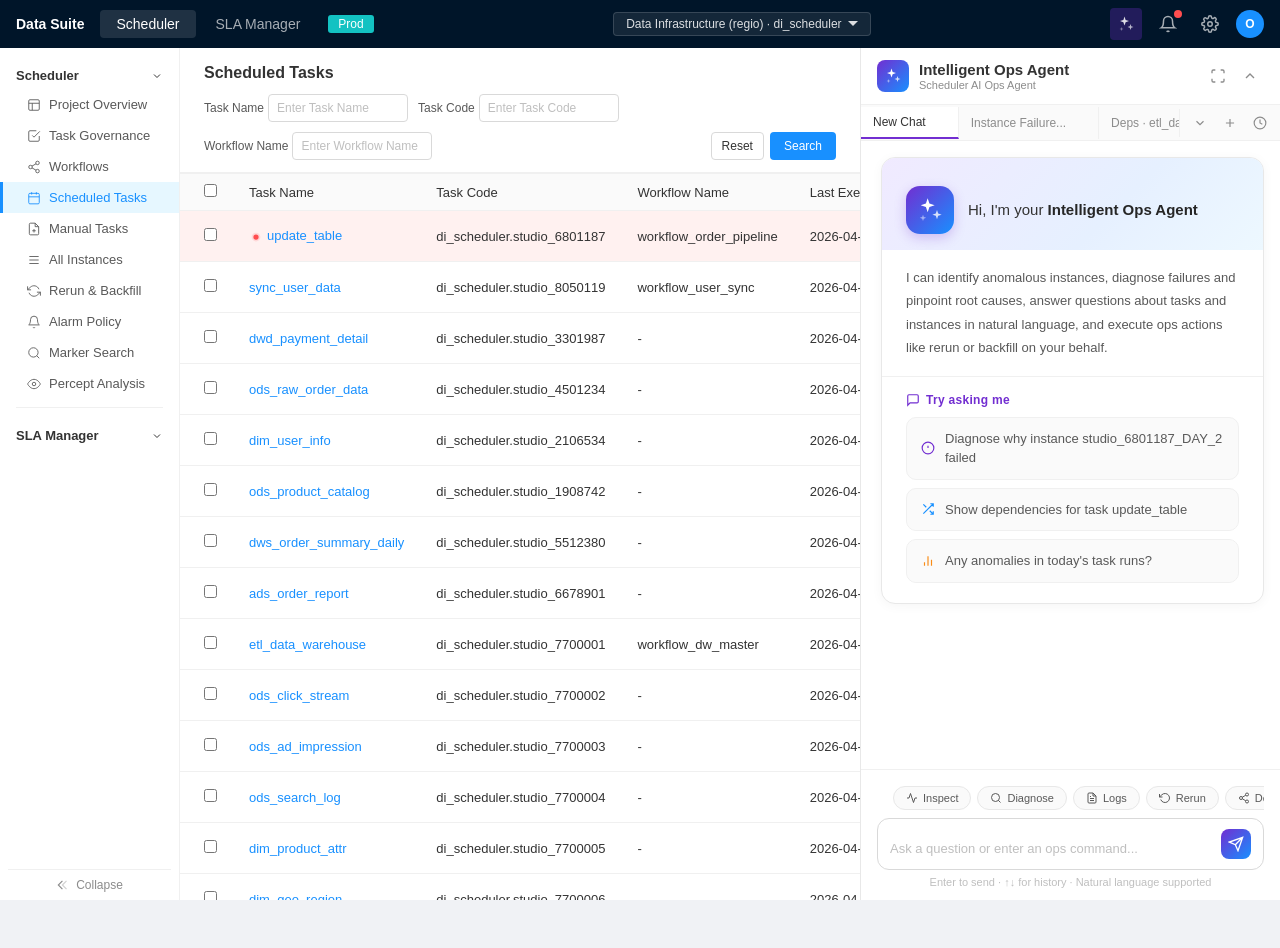
==== index.html @ 536147d6 "Initial commit: Intelligent Ops Agent demo Static frontend demo of an AI-powered ops agent for big d" ====
<!DOCTYPE html>
<html>
<head>
<meta charset="UTF-8">
<meta http-equiv="refresh" content="0;url=ops-agent-mockup.html">
<title>Intelligent Ops Agent Demo</title>
</head>
<body>
<p>Redirecting to <a href="ops-agent-mockup.html">Intelligent Ops Agent Demo</a>...</p>
</body>
</html>
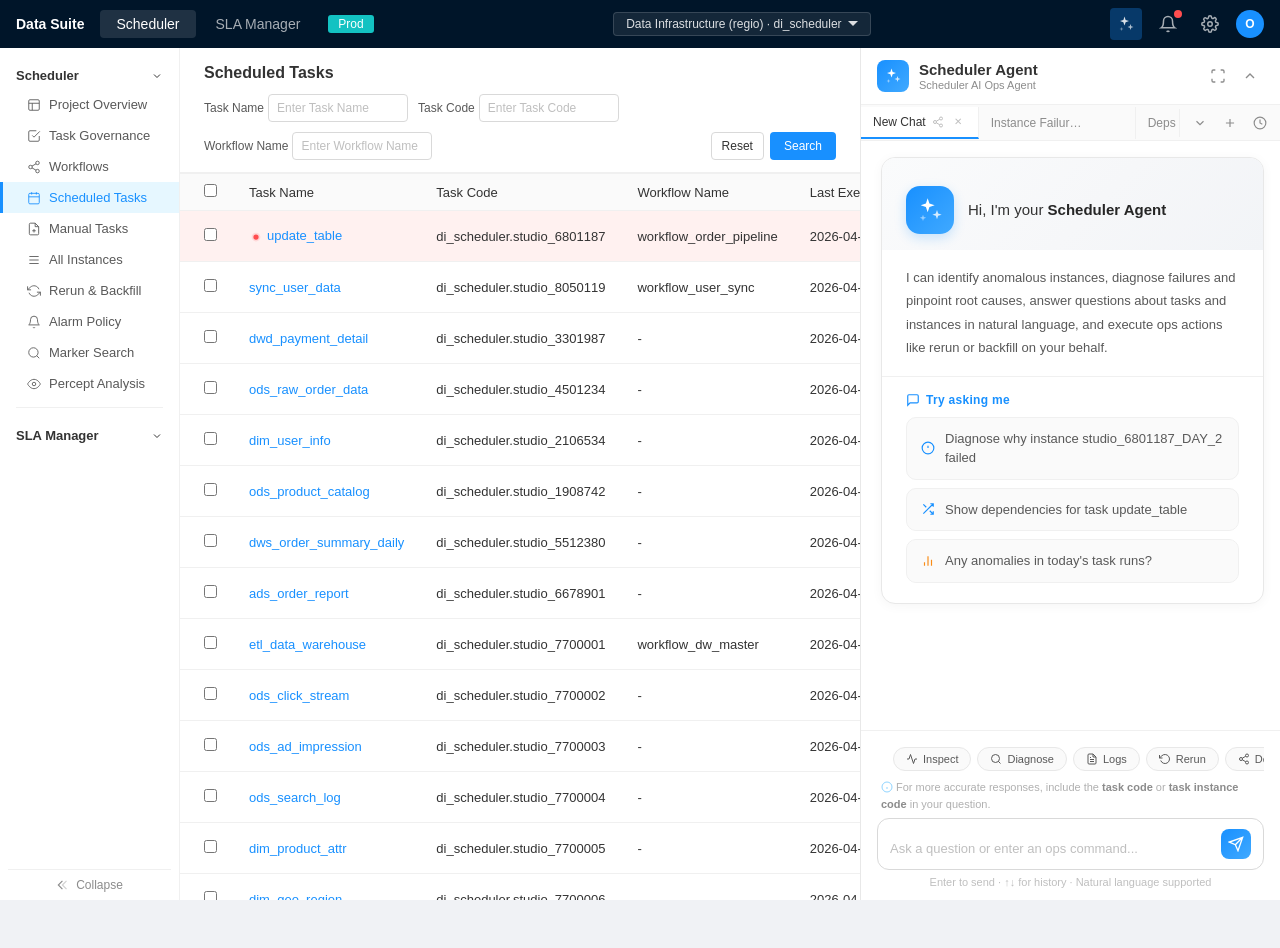
==== commit 8c3a72f5: "Refine skip dependency interaction" ====
--- a/index.html
+++ b/index.html
@@ -3,9 +3,9 @@
 <head>
 <meta charset="UTF-8">
 <meta http-equiv="refresh" content="0;url=ops-agent-mockup.html">
-<title>Intelligent Ops Agent Demo</title>
+<title>Scheduler Agent Demo</title>
 </head>
 <body>
-<p>Redirecting to <a href="ops-agent-mockup.html">Intelligent Ops Agent Demo</a>...</p>
+<p>Redirecting to <a href="ops-agent-mockup.html">Scheduler Agent Demo</a>...</p>
 </body>
 </html>
